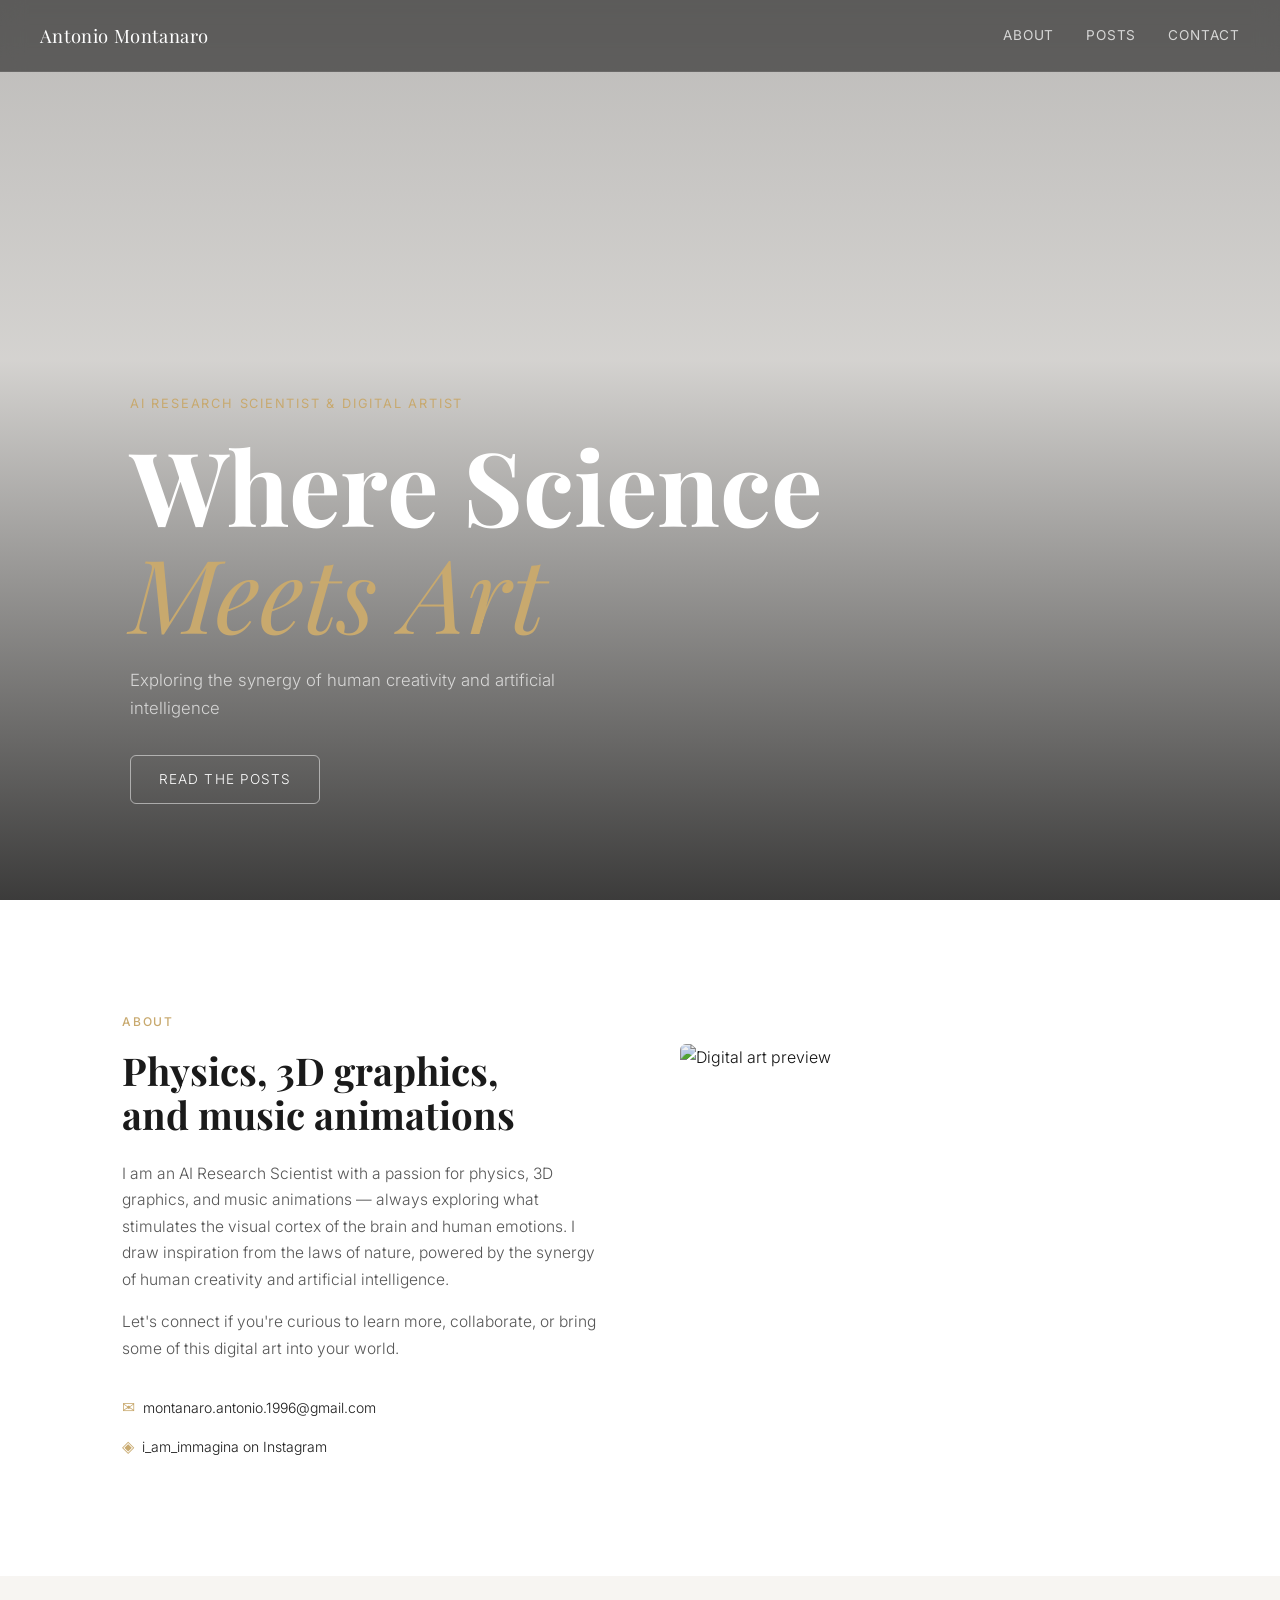
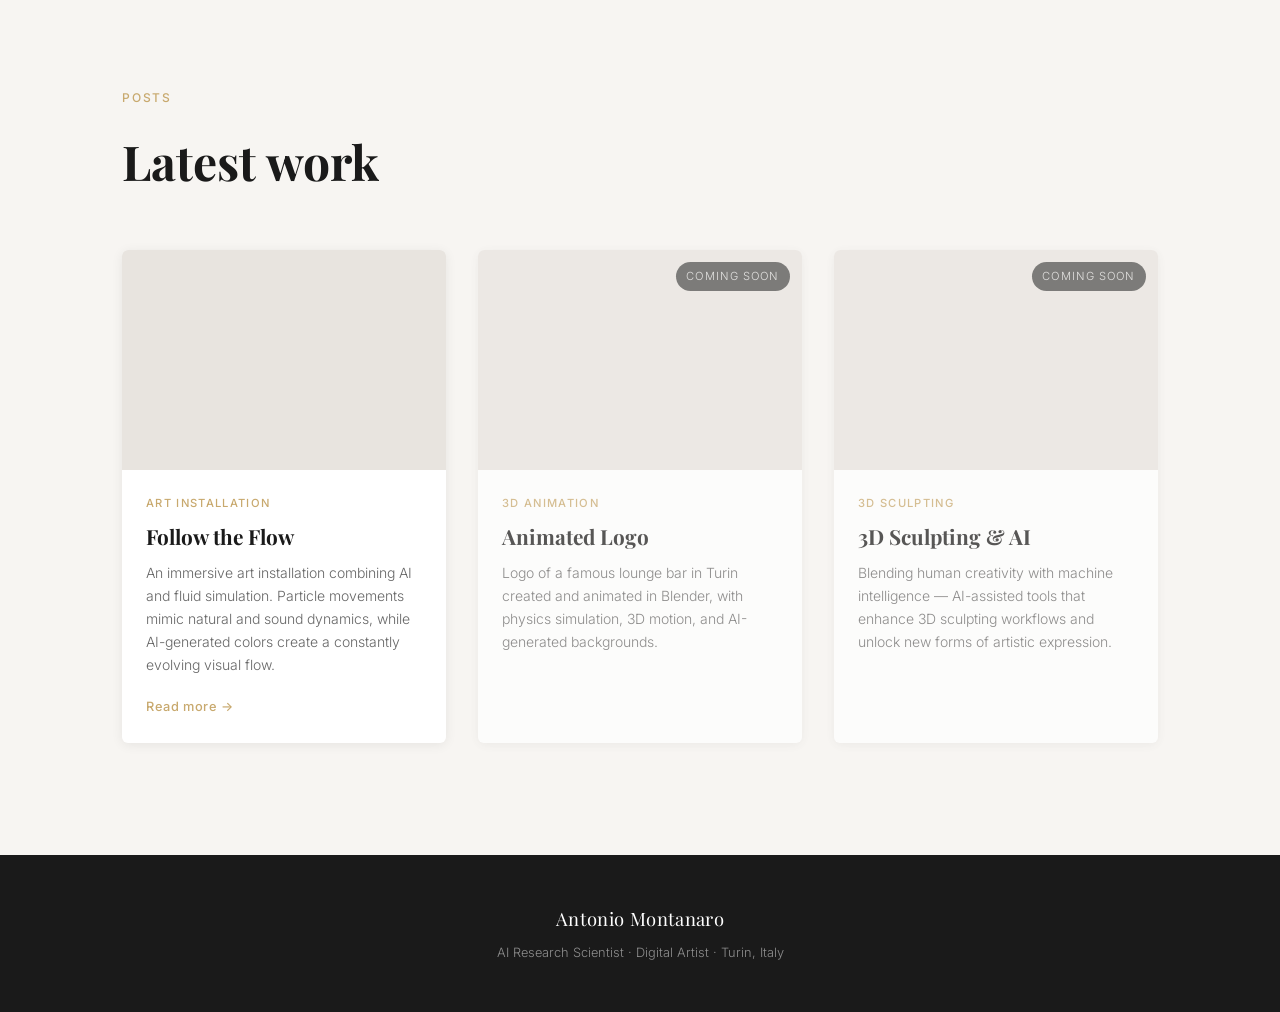
==== docs/index.html @ f805bc0c "Redesign site as magazine-style personal blog - New homepage with full-viewport hero using one-amazi" ====
<!DOCTYPE html>
<html lang="en">
<head>
    <meta charset="utf-8">
    <meta name="viewport" content="width=device-width, initial-scale=1.0">
    <title>Antonio Montanaro — AI & Digital Art</title>
    <link rel="stylesheet" href="css/style.css">
    <link href="https://fonts.googleapis.com/css2?family=Playfair+Display:ital,wght@0,400;0,700;1,400&family=Inter:wght@300;400;500&display=swap" rel="stylesheet">
</head>
<body>

    <nav class="navbar">
        <span class="nav-brand">Antonio Montanaro</span>
        <div class="nav-links">
            <a href="#about">About</a>
            <a href="#posts">Posts</a>
            <a href="mailto:montanaro.antonio.1996@gmail.com">Contact</a>
        </div>
    </nav>

    <header class="hero">
        <div class="hero-bg" style="background-image: url('assets/videos/one-amazing-frame.png')"></div>
        <div class="hero-overlay"></div>
        <div class="hero-content">
            <p class="hero-eyebrow">AI Research Scientist &amp; Digital Artist</p>
            <h1 class="hero-title">Where Science<br><em>Meets Art</em></h1>
            <p class="hero-subtitle">Exploring the synergy of human creativity and artificial intelligence</p>
            <a href="#posts" class="hero-cta">Read the posts</a>
        </div>
    </header>

    <section id="about" class="about-section">
        <div class="container">
            <span class="section-label">About</span>
            <div class="about-grid">
                <div class="about-text">
                    <h2>Physics, 3D graphics,<br>and music animations</h2>
                    <p>
                        I am an AI Research Scientist with a passion for physics, 3D graphics, and music animations —
                        always exploring what stimulates the visual cortex of the brain and human emotions.
                        I draw inspiration from the laws of nature, powered by the synergy of human creativity and artificial intelligence.
                    </p>
                    <p>
                        Let's connect if you're curious to learn more, collaborate, or bring some of this digital art into your world.
                    </p>
                    <div class="contact-links">
                        <a href="mailto:montanaro.antonio.1996@gmail.com" class="contact-link">
                            <span class="contact-icon">✉</span> montanaro.antonio.1996@gmail.com
                        </a>
                        <a href="https://www.instagram.com/i_am_immagina" target="_blank" class="contact-link">
                            <span class="contact-icon">◈</span> i_am_immagina on Instagram
                        </a>
                    </div>
                </div>
                <div class="about-accent">
                    <img src="assets/videos/starry_frame_modif.PNG" alt="Digital art preview" />
                </div>
            </div>
        </div>
    </section>

    <section id="posts" class="posts-section">
        <div class="container">
            <span class="section-label">Posts</span>
            <h2 class="section-heading">Latest work</h2>
            <div class="posts-grid">

                <a class="post-card post-card--featured" href="posts/follow-the-flow.html">
                    <div class="post-card-image" style="background-image: url('assets/videos/flowerflow.jpg')"></div>
                    <div class="post-card-body">
                        <span class="post-tag">Art Installation</span>
                        <h3 class="post-title">Follow the Flow</h3>
                        <p class="post-excerpt">
                            An immersive art installation combining AI and fluid simulation.
                            Particle movements mimic natural and sound dynamics, while AI-generated colors
                            create a constantly evolving visual flow.
                        </p>
                        <span class="post-read-more">Read more →</span>
                    </div>
                </a>

                <div class="post-card post-card--soon">
                    <div class="post-card-image" style="background-image: url('assets/videos/cp_logo_white.mp4')">
                        <div class="soon-badge">Coming soon</div>
                    </div>
                    <div class="post-card-body">
                        <span class="post-tag">3D Animation</span>
                        <h3 class="post-title">Animated Logo</h3>
                        <p class="post-excerpt">
                            Logo of a famous lounge bar in Turin created and animated in Blender,
                            with physics simulation, 3D motion, and AI-generated backgrounds.
                        </p>
                    </div>
                </div>

                <div class="post-card post-card--soon">
                    <div class="post-card-image" style="background-image: url('assets/videos/marm_apollo.png')">
                        <div class="soon-badge">Coming soon</div>
                    </div>
                    <div class="post-card-body">
                        <span class="post-tag">3D Sculpting</span>
                        <h3 class="post-title">3D Sculpting &amp; AI</h3>
                        <p class="post-excerpt">
                            Blending human creativity with machine intelligence — AI-assisted tools
                            that enhance 3D sculpting workflows and unlock new forms of artistic expression.
                        </p>
                    </div>
                </div>

            </div>
        </div>
    </section>

    <footer class="footer">
        <div class="container">
            <span class="nav-brand">Antonio Montanaro</span>
            <p>AI Research Scientist · Digital Artist · Turin, Italy</p>
        </div>
    </footer>

</body>
</html>
---- docs/css/style.css ----
/* =============================================
   Base & Reset
   ============================================= */

*, *::before, *::after {
    box-sizing: border-box;
    margin: 0;
    padding: 0;
}

:root {
    --black:      #0d0d0d;
    --off-black:  #1a1a1a;
    --white:      #ffffff;
    --off-white:  #f7f5f2;
    --accent:     #c8a96e;   /* warm gold — editorial */
    --mid-gray:   #888;
    --light-gray: #e8e4df;

    --font-serif: 'Playfair Display', Georgia, serif;
    --font-sans:  'Inter', system-ui, sans-serif;

    --container:  1100px;
    --radius:     6px;
}

html {
    scroll-behavior: smooth;
}

body {
    background: var(--off-white);
    color: var(--off-black);
    font-family: var(--font-sans);
    font-weight: 300;
    line-height: 1.7;
    -webkit-font-smoothing: antialiased;
}

img, video {
    max-width: 100%;
    display: block;
}

a {
    color: inherit;
    text-decoration: none;
}

/* =============================================
   Container
   ============================================= */

.container {
    max-width: var(--container);
    margin: 0 auto;
    padding: 0 2rem;
}

/* =============================================
   Navbar
   ============================================= */

.navbar {
    position: fixed;
    top: 0;
    left: 0;
    right: 0;
    z-index: 100;
    display: flex;
    align-items: center;
    justify-content: space-between;
    padding: 1.25rem 2.5rem;
    background: rgba(13, 13, 13, 0.55);
    backdrop-filter: blur(12px);
    -webkit-backdrop-filter: blur(12px);
    border-bottom: 1px solid rgba(255,255,255,0.08);
}

.nav-brand {
    font-family: var(--font-serif);
    font-size: 1.15rem;
    color: var(--white);
    letter-spacing: 0.02em;
}

.nav-links {
    display: flex;
    gap: 2rem;
}

.nav-links a {
    font-size: 0.85rem;
    font-weight: 400;
    color: rgba(255,255,255,0.75);
    letter-spacing: 0.06em;
    text-transform: uppercase;
    transition: color 0.2s;
}

.nav-links a:hover {
    color: var(--accent);
}

/* =============================================
   Hero (homepage)
   ============================================= */

.hero {
    position: relative;
    height: 100vh;
    min-height: 600px;
    display: flex;
    align-items: flex-end;
    padding-bottom: 6rem;
}

.hero-bg {
    position: absolute;
    inset: 0;
    background-size: cover;
    background-position: center;
    background-repeat: no-repeat;
}

.hero-overlay {
    position: absolute;
    inset: 0;
    background: linear-gradient(
        to bottom,
        rgba(13,13,13,0.25) 0%,
        rgba(13,13,13,0.15) 40%,
        rgba(13,13,13,0.80) 100%
    );
}

.hero-content {
    position: relative;
    z-index: 2;
    padding: 0 2.5rem;
    max-width: var(--container);
    width: 100%;
    margin: 0 auto;
}

.hero-eyebrow {
    font-size: 0.8rem;
    font-weight: 400;
    letter-spacing: 0.14em;
    text-transform: uppercase;
    color: var(--accent);
    margin-bottom: 1rem;
}

.hero-title {
    font-family: var(--font-serif);
    font-size: clamp(3rem, 8vw, 6.5rem);
    font-weight: 700;
    line-height: 1.05;
    color: var(--white);
    margin-bottom: 1.25rem;
}

.hero-title em {
    font-style: italic;
    font-weight: 400;
    color: var(--accent);
}

.hero-subtitle {
    font-size: 1.05rem;
    font-weight: 300;
    color: rgba(255,255,255,0.7);
    max-width: 480px;
    margin-bottom: 2rem;
}

.hero-cta {
    display: inline-block;
    padding: 0.75rem 1.75rem;
    border: 1px solid rgba(255,255,255,0.5);
    color: var(--white);
    font-size: 0.85rem;
    letter-spacing: 0.08em;
    text-transform: uppercase;
    border-radius: var(--radius);
    transition: background 0.2s, border-color 0.2s;
}

.hero-cta:hover {
    background: var(--accent);
    border-color: var(--accent);
}

/* =============================================
   Post Hero
   ============================================= */

.post-hero {
    position: relative;
    height: 70vh;
    min-height: 480px;
    display: flex;
    align-items: flex-end;
    padding-bottom: 4rem;
}

.back-link {
    display: inline-block;
    font-size: 0.8rem;
    letter-spacing: 0.08em;
    text-transform: uppercase;
    color: rgba(255,255,255,0.6);
    margin-bottom: 1.25rem;
    transition: color 0.2s;
}

.back-link:hover {
    color: var(--accent);
}

.post-meta {
    font-size: 0.85rem;
    color: rgba(255,255,255,0.55);
    letter-spacing: 0.05em;
    margin-top: 0.75rem;
}

/* =============================================
   Section labels & headings
   ============================================= */

.section-label {
    display: block;
    font-size: 0.75rem;
    font-weight: 500;
    letter-spacing: 0.15em;
    text-transform: uppercase;
    color: var(--accent);
    margin-bottom: 0.75rem;
}

.section-heading {
    font-family: var(--font-serif);
    font-size: clamp(2rem, 4vw, 3rem);
    font-weight: 700;
    color: var(--off-black);
    margin-bottom: 3rem;
}

/* =============================================
   About section
   ============================================= */

.about-section {
    background: var(--white);
    padding: 7rem 0;
}

.about-grid {
    display: grid;
    grid-template-columns: 1fr 1fr;
    gap: 5rem;
    align-items: center;
}

.about-text h2 {
    font-family: var(--font-serif);
    font-size: clamp(1.75rem, 3vw, 2.5rem);
    font-weight: 700;
    line-height: 1.15;
    margin-bottom: 1.5rem;
    color: var(--off-black);
}

.about-text p {
    color: #555;
    margin-bottom: 1rem;
    font-size: 0.975rem;
}

.contact-links {
    margin-top: 2rem;
    display: flex;
    flex-direction: column;
    gap: 0.75rem;
}

.contact-link {
    font-size: 0.875rem;
    color: var(--off-black);
    display: flex;
    align-items: center;
    gap: 0.5rem;
    transition: color 0.2s;
}

.contact-link:hover {
    color: var(--accent);
}

.contact-icon {
    font-size: 1rem;
    color: var(--accent);
}

.about-accent img {
    width: 100%;
    height: 420px;
    object-fit: cover;
    border-radius: var(--radius);
    filter: brightness(0.92) contrast(1.05);
}

/* =============================================
   Posts section
   ============================================= */

.posts-section {
    background: var(--off-white);
    padding: 7rem 0;
}

.posts-grid {
    display: grid;
    grid-template-columns: repeat(3, 1fr);
    gap: 2rem;
}

/* =============================================
   Post card
   ============================================= */

.post-card {
    background: var(--white);
    border-radius: var(--radius);
    overflow: hidden;
    display: flex;
    flex-direction: column;
    box-shadow: 0 2px 12px rgba(0,0,0,0.07);
    transition: transform 0.25s, box-shadow 0.25s;
    text-decoration: none;
    color: inherit;
}

.post-card--featured {
    cursor: pointer;
}

.post-card--featured:hover {
    transform: translateY(-4px);
    box-shadow: 0 10px 30px rgba(0,0,0,0.12);
}

.post-card--soon {
    opacity: 0.72;
    cursor: default;
}

.post-card-image {
    position: relative;
    height: 220px;
    background-size: cover;
    background-position: center;
    background-color: var(--light-gray);
}

.soon-badge {
    position: absolute;
    top: 0.75rem;
    right: 0.75rem;
    background: rgba(13,13,13,0.7);
    color: rgba(255,255,255,0.8);
    font-size: 0.7rem;
    letter-spacing: 0.1em;
    text-transform: uppercase;
    padding: 0.3rem 0.65rem;
    border-radius: 2rem;
}

.post-card-body {
    padding: 1.5rem;
    display: flex;
    flex-direction: column;
    flex: 1;
}

.post-tag {
    font-size: 0.7rem;
    font-weight: 500;
    letter-spacing: 0.12em;
    text-transform: uppercase;
    color: var(--accent);
    margin-bottom: 0.6rem;
}

.post-title {
    font-family: var(--font-serif);
    font-size: 1.3rem;
    font-weight: 700;
    line-height: 1.25;
    color: var(--off-black);
    margin-bottom: 0.75rem;
}

.post-excerpt {
    font-size: 0.875rem;
    color: #666;
    line-height: 1.65;
    flex: 1;
    margin-bottom: 1.25rem;
}

.post-read-more {
    font-size: 0.8rem;
    font-weight: 500;
    letter-spacing: 0.05em;
    color: var(--accent);
    align-self: flex-start;
    border-bottom: 1px solid transparent;
    transition: border-color 0.2s;
}

.post-card--featured:hover .post-read-more {
    border-color: var(--accent);
}

/* =============================================
   Post article
   ============================================= */

.post-article {
    background: var(--white);
    padding: 5rem 0 6rem;
}

.post-container {
    max-width: 820px;
    margin: 0 auto;
    padding: 0 2rem;
}

.post-lead {
    font-size: 1.2rem;
    font-weight: 300;
    line-height: 1.8;
    color: #444;
    font-family: var(--font-serif);
    font-style: italic;
}

.post-divider {
    width: 60px;
    height: 2px;
    background: var(--accent);
    margin: 3rem 0;
}

.post-media-grid {
    display: grid;
    grid-template-columns: repeat(auto-fit, minmax(240px, 1fr));
    gap: 1.25rem;
}

.post-media-grid img,
.post-media-grid video {
    width: 100%;
    height: 280px;
    object-fit: cover;
    border-radius: var(--radius);
}

/* =============================================
   Footer
   ============================================= */

.footer {
    background: var(--off-black);
    color: rgba(255,255,255,0.5);
    padding: 3rem 2rem;
    text-align: center;
}

.footer .nav-brand {
    display: block;
    margin-bottom: 0.5rem;
    color: var(--white);
}

.footer p {
    font-size: 0.8rem;
}

.footer-back {
    display: inline-block;
    color: var(--accent);
    font-size: 0.8rem;
    letter-spacing: 0.05em;
    margin-bottom: 0.75rem;
    transition: color 0.2s;
}

.footer-back:hover {
    color: var(--white);
}

/* =============================================
   Responsive
   ============================================= */

@media (max-width: 900px) {
    .posts-grid {
        grid-template-columns: 1fr;
        max-width: 480px;
        margin: 0 auto;
    }

    .about-grid {
        grid-template-columns: 1fr;
        gap: 2.5rem;
    }

    .about-accent {
        order: -1;
    }

    .about-accent img {
        height: 280px;
    }
}

@media (max-width: 600px) {
    .navbar {
        padding: 1rem 1.25rem;
    }

    .hero-content, .hero-content {
        padding: 0 1.25rem;
    }

    .hero-title {
        font-size: 2.75rem;
    }

    .container {
        padding: 0 1.25rem;
    }

    .post-media-grid {
        grid-template-columns: 1fr;
    }
}
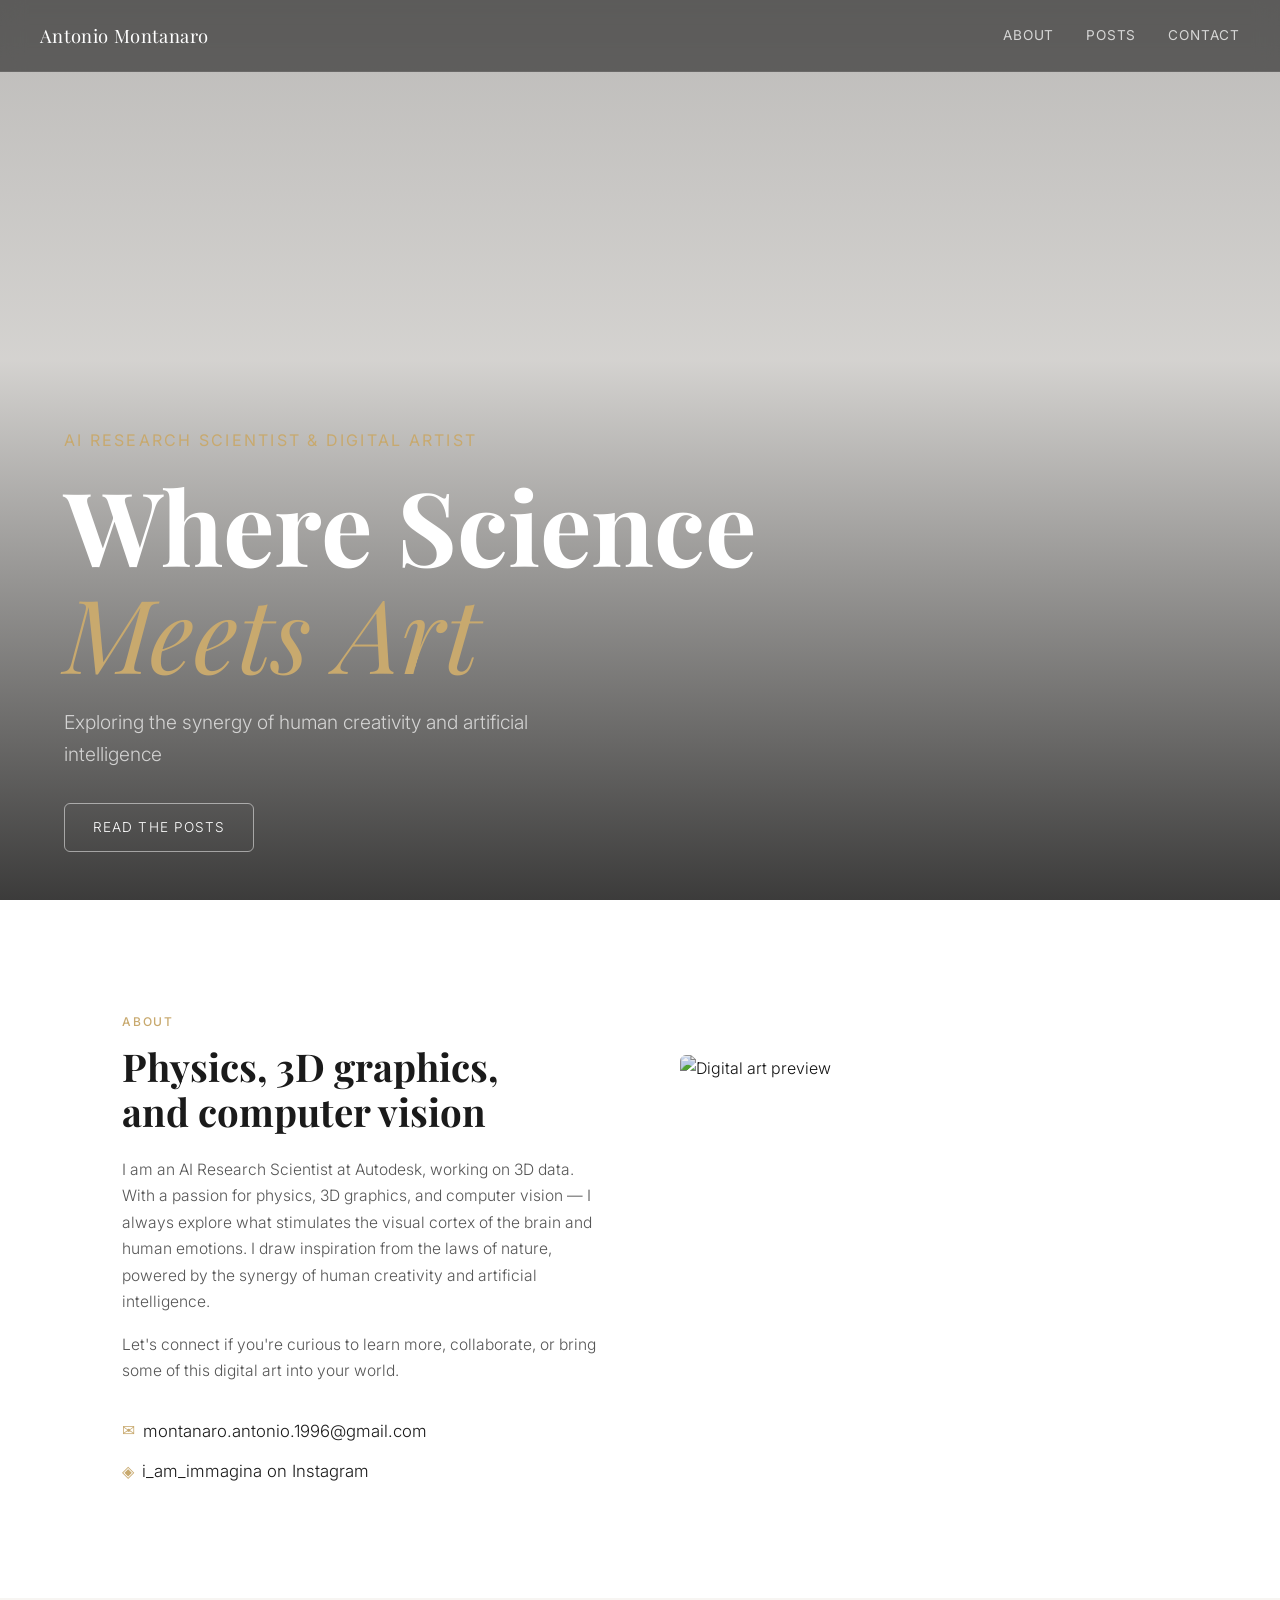
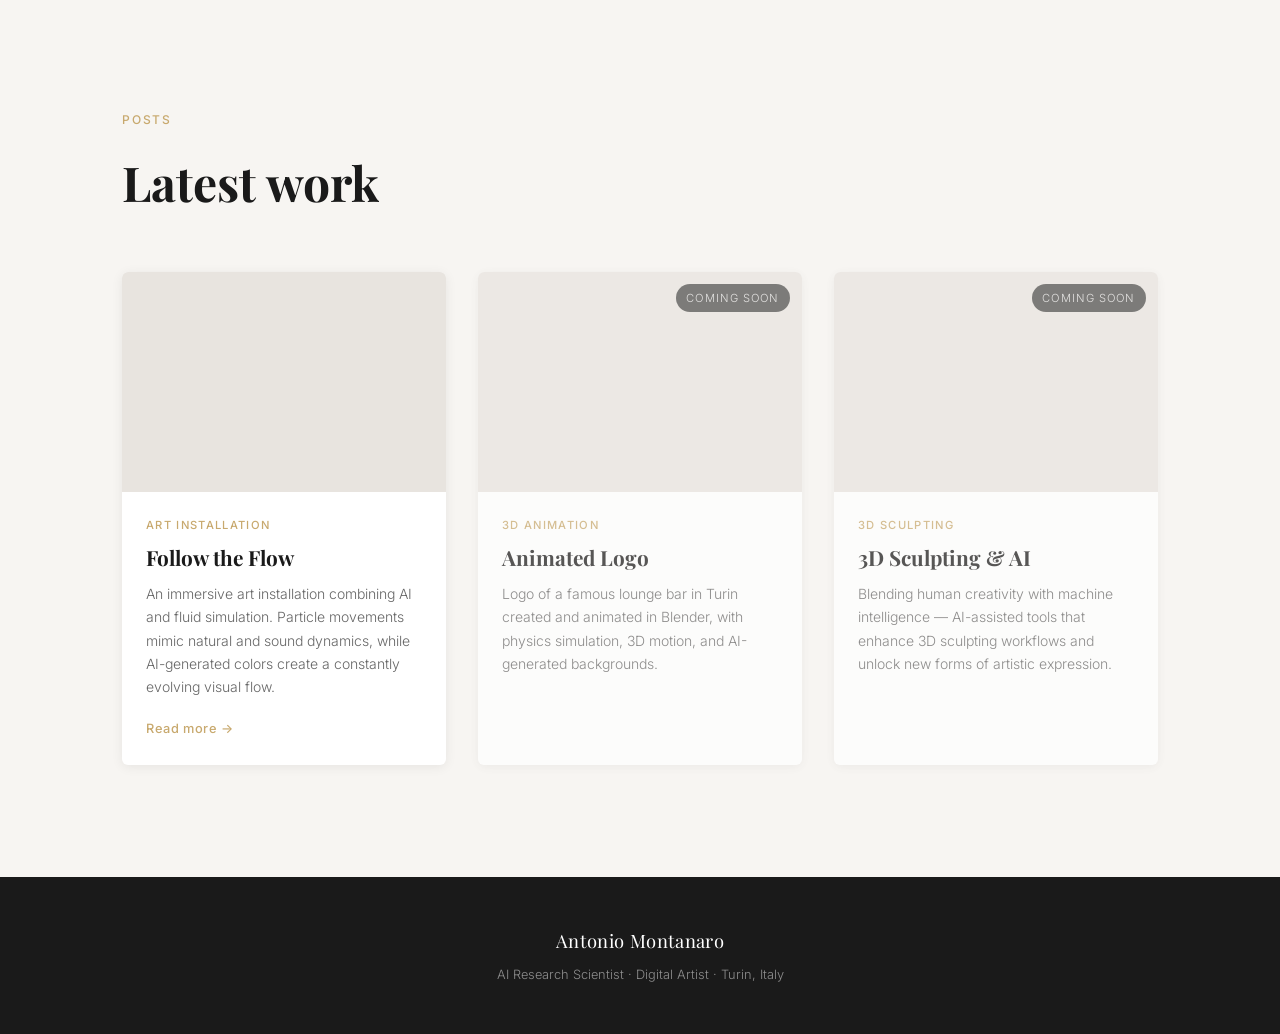
==== commit 03c81dc5: "Increase contact info font size and update bio text Co-Authored-By: Claude Sonnet 4.6 <noreply@anthr" ====
--- a/docs/index.html
+++ b/docs/index.html
@@ -14,7 +14,7 @@
         <div class="nav-links">
             <a href="#about">About</a>
             <a href="#posts">Posts</a>
-            <a href="mailto:montanaro.antonio.1996@gmail.com">Contact</a>
+            <a href="#about">Contact</a>
         </div>
     </nav>
 
@@ -34,10 +34,10 @@
             <span class="section-label">About</span>
             <div class="about-grid">
                 <div class="about-text">
-                    <h2>Physics, 3D graphics,<br>and music animations</h2>
+                    <h2>Physics, 3D graphics,<br>and computer vision</h2>
                     <p>
-                        I am an AI Research Scientist with a passion for physics, 3D graphics, and music animations —
-                        always exploring what stimulates the visual cortex of the brain and human emotions.
+                        I am an AI Research Scientist at Autodesk, working on 3D data. With a passion for physics, 3D graphics, and computer vision —
+                        I always explore what stimulates the visual cortex of the brain and human emotions.
                         I draw inspiration from the laws of nature, powered by the synergy of human creativity and artificial intelligence.
                     </p>
                     <p>
--- a/docs/css/style.css
+++ b/docs/css/style.css
@@ -102,6 +102,7 @@
     color: var(--accent);
 }
 
+
 /* =============================================
    Hero (homepage)
    ============================================= */
@@ -112,7 +113,7 @@
     min-height: 600px;
     display: flex;
     align-items: flex-end;
-    padding-bottom: 6rem;
+    padding-bottom: 3rem;
 }
 
 .hero-bg {
@@ -121,6 +122,7 @@
     background-size: cover;
     background-position: center;
     background-repeat: no-repeat;
+    transform: scaleX(-1);
 }
 
 .hero-overlay {
@@ -140,11 +142,12 @@
     padding: 0 2.5rem;
     max-width: var(--container);
     width: 100%;
-    margin: 0 auto;
+    margin: 0;
+    padding-left: 4rem;
 }
 
 .hero-eyebrow {
-    font-size: 0.8rem;
+    font-size: 1rem;
     font-weight: 400;
     letter-spacing: 0.14em;
     text-transform: uppercase;
@@ -168,7 +171,7 @@
 }
 
 .hero-subtitle {
-    font-size: 1.05rem;
+    font-size: 1.2rem;
     font-weight: 300;
     color: rgba(255,255,255,0.7);
     max-width: 480px;
@@ -287,7 +290,7 @@
 }
 
 .contact-link {
-    font-size: 0.875rem;
+    font-size: 1.05rem;
     color: var(--off-black);
     display: flex;
     align-items: center;
